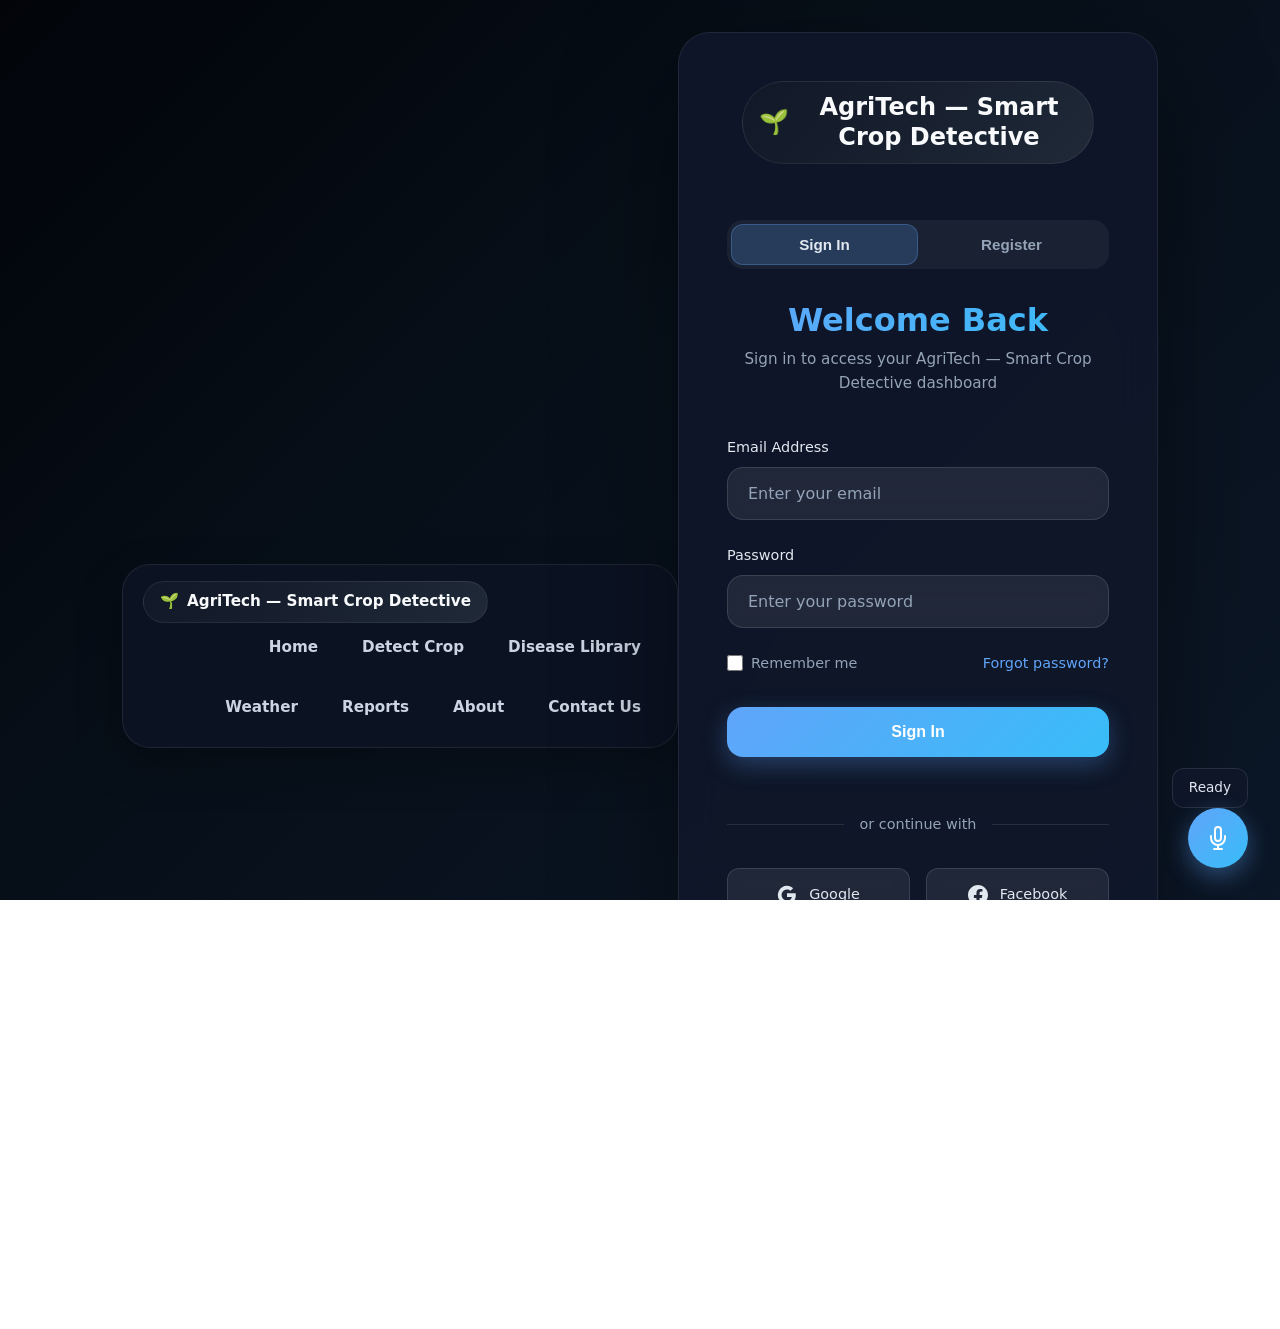
==== index.html @ 151cc211 "Initial commit: AgriTech crop disease detection platform" ====
<!DOCTYPE html>
<html lang="en">
<head>
  <meta charset="UTF-8" />
  <meta name="viewport" content="width=device-width, initial-scale=1.0" />
  <title>AgriTech | Login</title>
  <link rel="stylesheet" href="base.css" />
  <style>
    :root {
      --bg: #05060d;
      --panel: rgba(15, 23, 42, 0.92);
      --text: #e2e8f0;
      --muted: #94a3b8;
      --primary: #60a5fa;
      --primary-strong: #38bdf8;
      --accent: #452c72;
      --success: #335c42;
      --surface: #0f172a;
      --border: rgba(148, 163, 184, 0.16);
      --shadow: 0 24px 80px rgba(0, 0, 0, 0.45);
      --radius: 24px;
    }

    * {
      margin: 0;
      padding: 0;
      box-sizing: border-box;
    }

    html,
    body {
      height: 100%;
      font-family: Inter, system-ui, -apple-system, BlinkMacSystemFont, "Segoe UI", sans-serif;
      background: linear-gradient(135deg, #020409 0%, #07101a 45%, #0c1727 100%);
      color: var(--text);
      overflow-x: hidden;
      position: relative;
    }

    body::before {
      content: "";
      position: fixed;
      inset: 0;
      background: radial-gradient(circle at 12% 20%, rgba(59, 130, 246, 0.12), transparent 18%),
                  radial-gradient(circle at 85% 12%, rgba(250, 204, 21, 0.1), transparent 20%),
                  radial-gradient(circle at 45% 75%, rgba(16, 185, 129, 0.08), transparent 18%);
      pointer-events: none;
      z-index: -1;
      filter: blur(14px);
    }

    .container {
      min-height: 100vh;
      display: flex;
      align-items: center;
      justify-content: center;
      padding: 2rem;
    }

    .login-card {
      background: rgba(15, 23, 42, 0.95);
      border: 1px solid rgba(255, 255, 255, 0.08);
      border-radius: 32px;
      padding: 3rem;
      width: 100%;
      max-width: 480px;
      box-shadow: 0 40px 120px rgba(0, 0, 0, 0.4);
      backdrop-filter: blur(20px);
      position: relative;
      overflow: hidden;
    }

    .login-card::before {
      content: "";
      position: absolute;
      top: -20%;
      right: -15%;
      width: 200px;
      height: 200px;
      background: rgba(96, 165, 250, 0.1);
      border-radius: 50%;
      pointer-events: none;
    }

    .login-card::after {
      content: "";
      position: absolute;
      bottom: -16%;
      left: -12%;
      width: 150px;
      height: 150px;
      background: rgba(34, 197, 94, 0.08);
      border-radius: 50%;
      pointer-events: none;
    }

    .auth-toggle {
      display: flex;
      background: rgba(255, 255, 255, 0.05);
      border-radius: 16px;
      padding: 0.25rem;
      margin-bottom: 2rem;
      position: relative;
    }

    .auth-toggle button {
      flex: 1;
      background: transparent;
      border: none;
      padding: 0.75rem 1.5rem;
      border-radius: 12px;
      color: var(--muted);
      font-size: 0.95rem;
      font-weight: 600;
      cursor: pointer;
      transition: all 0.3s ease;
      position: relative;
      z-index: 2;
    }

    .auth-toggle button.active {
      color: var(--text);
      font-weight: 700;
    }

    .auth-toggle::before {
      content: "";
      position: absolute;
      top: 0.25rem;
      left: 0.25rem;
      width: calc(50% - 0.25rem);
      height: calc(100% - 0.5rem);
      background: rgba(96, 165, 250, 0.2);
      border: 1px solid rgba(96, 165, 250, 0.3);
      border-radius: 12px;
      transition: transform 0.3s ease;
      z-index: 1;
    }

    .auth-toggle.register-active::before {
      transform: translateX(100%);
      background: rgba(34, 197, 94, 0.2);
      border-color: rgba(34, 197, 94, 0.3);
    }

    .login-header {
      text-align: center;
      margin-bottom: 2.5rem;
    }

    .login-header .brand {
      display: inline-flex;
      align-items: center;
      gap: 0.75rem;
      text-decoration: none;
      color: #f8fafc;
      font-weight: 700;
      font-size: 1.5rem;
      margin-bottom: 1rem;
    }

    .auth-form {
      display: none;
    }

    .auth-form.active {
      display: block;
    }

    .login-header h1 {
      font-size: 2rem;
      font-weight: 700;
      margin-bottom: 0.5rem;
      background: linear-gradient(135deg, #60a5fa, #38bdf8);
      -webkit-background-clip: text;
      -webkit-text-fill-color: transparent;
      background-clip: text;
      transition: all 0.3s ease;
    }

    .register-header h1 {
      background: linear-gradient(135deg, #22c55e, #16a34a);
      -webkit-background-clip: text;
      -webkit-text-fill-color: transparent;
      background-clip: text;
    }

    .login-header p {
      color: var(--muted);
      font-size: 0.95rem;
      transition: all 0.3s ease;
    }

    .form-group {
      margin-bottom: 1.5rem;
    }

    .form-group label {
      display: block;
      margin-bottom: 0.5rem;
      color: var(--text);
      font-weight: 500;
      font-size: 0.9rem;
    }

    .form-group input {
      width: 100%;
      padding: 1rem 1.25rem;
      background: rgba(255, 255, 255, 0.08);
      border: 1px solid rgba(255, 255, 255, 0.12);
      border-radius: 16px;
      color: var(--text);
      font-size: 1rem;
      transition: all 0.3s ease;
      backdrop-filter: blur(10px);
    }

    .form-group input:focus {
      outline: none;
      border-color: var(--primary);
      background: rgba(255, 255, 255, 0.12);
      box-shadow: 0 0 0 3px rgba(96, 165, 250, 0.1);
    }

    .form-group input::placeholder {
      color: var(--muted);
    }

    .terms-group {
      display: flex;
      align-items: flex-start;
      gap: 0.75rem;
      margin-bottom: 1.5rem;
      font-size: 0.9rem;
      color: var(--muted);
    }

    .terms-group input[type="checkbox"] {
      width: 16px;
      height: 16px;
      margin-top: 0.125rem;
      accent-color: var(--success);
    }

    .terms-group label {
      margin-bottom: 0;
      line-height: 1.4;
    }

    .terms-group a {
      color: var(--primary);
      text-decoration: none;
    }

    .terms-group a:hover {
      text-decoration: underline;
    }

    .login-btn {
      width: 100%;
      padding: 1rem 1.5rem;
      background: linear-gradient(135deg, var(--primary), var(--primary-strong));
      border: none;
      border-radius: 16px;
      color: white;
      font-size: 1rem;
      font-weight: 600;
      cursor: pointer;
      transition: all 0.3s ease;
      margin-bottom: 1.5rem;
      box-shadow: 0 8px 25px rgba(96, 165, 250, 0.3);
    }

    .login-btn:hover {
      transform: translateY(-2px);
      box-shadow: 0 12px 35px rgba(96, 165, 250, 0.4);
    }

    .login-btn:active {
      transform: translateY(0);
    }

    .signup-btn {
      width: 100%;
      padding: 1rem 1.5rem;
      background: linear-gradient(135deg, var(--success), #16a34a);
      border: none;
      border-radius: 16px;
      color: white;
      font-size: 1rem;
      font-weight: 600;
      cursor: pointer;
      transition: all 0.3s ease;
      margin-bottom: 1.5rem;
      box-shadow: 0 8px 25px rgba(34, 197, 94, 0.3);
    }

    .signup-btn:hover {
      transform: translateY(-2px);
      box-shadow: 0 12px 35px rgba(34, 197, 94, 0.4);
    }

    .signup-btn:active {
      transform: translateY(0);
    }

    .signup-btn:disabled {
      opacity: 0.6;
      cursor: not-allowed;
      transform: none;
    }

    .login-options {
      display: flex;
      justify-content: space-between;
      align-items: center;
      margin-bottom: 2rem;
      flex-wrap: wrap;
      gap: 0.5rem;
    }

    .remember-me {
      display: flex;
      align-items: center;
      gap: 0.5rem;
      font-size: 0.9rem;
      color: var(--muted);
    }

    .remember-me input[type="checkbox"] {
      width: 16px;
      height: 16px;
      accent-color: var(--primary);
    }

    .forgot-password {
      color: var(--primary);
      text-decoration: none;
      font-size: 0.9rem;
      font-weight: 500;
      transition: color 0.2s ease;
    }

    .forgot-password:hover {
      color: var(--primary-strong);
      text-decoration: underline;
    }

    .divider {
      text-align: center;
      margin: 2rem 0;
      position: relative;
      color: var(--muted);
      font-size: 0.9rem;
    }

    .divider::before {
      content: "";
      position: absolute;
      top: 50%;
      left: 0;
      right: 0;
      height: 1px;
      background: rgba(255, 255, 255, 0.1);
    }

    .divider span {
      background: rgba(15, 23, 42, 0.95);
      padding: 0 1rem;
      position: relative;
      z-index: 1;
    }

    .social-login {
      display: grid;
      grid-template-columns: 1fr 1fr;
      gap: 1rem;
      margin-bottom: 2rem;
    }

    .social-btn {
      display: flex;
      align-items: center;
      justify-content: center;
      gap: 0.75rem;
      padding: 0.875rem 1rem;
      background: rgba(255, 255, 255, 0.08);
      border: 1px solid rgba(255, 255, 255, 0.12);
      border-radius: 12px;
      color: var(--text);
      text-decoration: none;
      font-size: 0.9rem;
      font-weight: 500;
      transition: all 0.3s ease;
      backdrop-filter: blur(10px);
    }

    .social-btn:hover {
      background: rgba(255, 255, 255, 0.12);
      border-color: rgba(255, 255, 255, 0.2);
      transform: translateY(-1px);
    }

    .signup-link {
      text-align: center;
      color: var(--muted);
      font-size: 0.9rem;
    }

    .signup-link a {
      color: var(--primary);
      text-decoration: none;
      font-weight: 600;
      transition: color 0.2s ease;
    }

    .signup-link a:hover {
      color: var(--primary-strong);
      text-decoration: underline;
    }

    .error-message {
      background: rgba(239, 68, 68, 0.1);
      border: 1px solid rgba(239, 68, 68, 0.2);
      border-radius: 12px;
      padding: 1rem;
      margin-bottom: 1.5rem;
      color: #fca5a5;
      font-size: 0.9rem;
      display: none;
    }

    .success-message {
      background: rgba(34, 197, 94, 0.1);
      border: 1px solid rgba(34, 197, 94, 0.2);
      border-radius: 12px;
      padding: 1rem;
      margin-bottom: 1.5rem;
      color: #86efac;
      font-size: 0.9rem;
      display: none;
    }

    .voice-assistant {
      position: fixed;
      bottom: 2rem;
      right: 2rem;
      z-index: 1000;
    }

    .voice-btn {
      width: 60px;
      height: 60px;
      border-radius: 50%;
      background: linear-gradient(135deg, var(--primary), var(--primary-strong));
      border: none;
      color: white;
      cursor: pointer;
      display: flex;
      align-items: center;
      justify-content: center;
      box-shadow: 0 8px 25px rgba(96, 165, 250, 0.4);
      transition: all 0.3s ease;
      position: relative;
      overflow: hidden;
    }

    .voice-btn:hover {
      transform: scale(1.1);
      box-shadow: 0 12px 35px rgba(96, 165, 250, 0.6);
    }

    .voice-btn.listening {
      background: linear-gradient(135deg, #ef4444, #dc2626);
      animation: pulse 2s infinite;
    }

    .voice-btn.processing {
      background: linear-gradient(135deg, #f59e0b, #d97706);
    }

    @keyframes pulse {
      0% {
        box-shadow: 0 0 0 0 rgba(239, 68, 68, 0.7);
      }
      70% {
        box-shadow: 0 0 0 20px rgba(239, 68, 68, 0);
      }
      100% {
        box-shadow: 0 0 0 0 rgba(239, 68, 68, 0);
      }
    }

    .voice-status {
      position: absolute;
      top: -40px;
      right: 0;
      background: rgba(15, 23, 42, 0.95);
      border: 1px solid rgba(255, 255, 255, 0.1);
      border-radius: 12px;
      padding: 0.5rem 1rem;
      color: var(--text);
      font-size: 0.85rem;
      white-space: nowrap;
      opacity: 0;
      transform: translateY(10px);
      transition: all 0.3s ease;
      pointer-events: none;
    }

    .voice-status.show {
      opacity: 1;
      transform: translateY(0);
    }

    .voice-feedback {
      position: fixed;
      bottom: 6rem;
      right: 2rem;
      background: rgba(15, 23, 42, 0.95);
      border: 1px solid rgba(255, 255, 255, 0.1);
      border-radius: 16px;
      padding: 1rem;
      max-width: 300px;
      color: var(--text);
      font-size: 0.9rem;
      backdrop-filter: blur(20px);
      opacity: 0;
      transform: translateY(20px);
      transition: all 0.3s ease;
      pointer-events: none;
      z-index: 999;
    }

    .voice-feedback.show {
      opacity: 1;
      transform: translateY(0);
    }

    .voice-feedback .message {
      margin-bottom: 0.5rem;
    }

    .voice-feedback .transcript {
      color: var(--muted);
      font-style: italic;
      font-size: 0.85rem;
    }

    .voice-instructions {
      background: rgba(96, 165, 250, 0.1);
      border: 1px solid rgba(96, 165, 250, 0.2);
      border-radius: 12px;
      padding: 1rem;
      margin-bottom: 1.5rem;
      color: var(--text);
      font-size: 0.9rem;
    }

    .voice-instructions h3 {
      color: var(--primary);
      margin-bottom: 0.5rem;
      font-size: 1rem;
    }

    .voice-instructions ul {
      list-style: none;
      padding: 0;
    }

    .voice-instructions li {
      padding: 0.25rem 0;
      color: var(--muted);
    }

    .voice-instructions li:before {
      content: "🎤 ";
      margin-right: 0.5rem;
    }

    @media (max-width: 480px) {
      .container {
        padding: 1rem;
      }

      .login-card {
        padding: 2rem 1.5rem;
      }

      .login-header h1 {
        font-size: 1.75rem;
      }

      .social-login {
        grid-template-columns: 1fr;
      }
    }

    @media (max-width: 360px) {
      .login-card {
        padding: 1.5rem 1rem;
      }

      .login-options {
        flex-direction: column;
        align-items: flex-start;
        gap: 1rem;
      }
    }
  </style>
</head>
<body class="body-gradient">
  <div class="container">
    <nav class="navbar" style="margin-bottom: 1rem;">
      <div id="nav-root"></div>
    </nav>
    <div class="login-card">
      <div class="login-header">
        <a href="dashboard.html" class="brand">
          <span>🌱</span>
          <span>AgriTech — Smart Crop Detective</span>
        </a>
      </div>

      <div class="auth-toggle" id="authToggle">
        <button class="auth-btn active" data-form="login">Sign In</button>
        <button class="auth-btn" data-form="register">Register</button>
      </div>

      <div class="login-header">
        <h1 id="formTitle">Welcome Back</h1>
        <p id="formSubtitle">Sign in to access your AgriTech — Smart Crop Detective dashboard</p>
      </div>

      <div id="errorMessage" class="error-message">
        Invalid email or password. Please try again.
      </div>

      <div id="successMessage" class="success-message">
        Login successful! Redirecting...
      </div>

      <!-- Login Form -->
      <form id="loginForm" class="auth-form active">
        <div class="form-group">
          <label for="email">Email Address</label>
          <input type="email" id="email" name="email" placeholder="Enter your email" required />
        </div>

        <div class="form-group">
          <label for="password">Password</label>
          <input type="password" id="password" name="password" placeholder="Enter your password" required />
        </div>

        <div class="login-options">
          <label class="remember-me">
            <input type="checkbox" id="remember" name="remember" />
            Remember me
          </label>
          <a href="#" class="forgot-password">Forgot password?</a>
        </div>

        <button type="submit" class="login-btn">Sign In</button>
      </form>

      <!-- Register Form -->
      <form id="registerForm" class="auth-form">
        <div class="form-row">
          <div class="form-group">
            <label for="regFirstName">First Name</label>
            <input type="text" id="regFirstName" name="firstName" placeholder="John" required />
          </div>
          <div class="form-group">
            <label for="regLastName">Last Name</label>
            <input type="text" id="regLastName" name="lastName" placeholder="Doe" required />
          </div>
        </div>

        <div class="form-group">
          <label for="regEmail">Email Address</label>
          <input type="email" id="regEmail" name="email" placeholder="john.doe@example.com" required />
        </div>

        <div class="form-group">
          <label for="regPhone">Phone Number (Optional)</label>
          <input type="tel" id="regPhone" name="phone" placeholder="+1 (555) 123-4567" />
        </div>

        <div class="form-group">
          <label for="regPassword">Password</label>
          <input type="password" id="regPassword" name="password" placeholder="Create a strong password" required minlength="8" />
        </div>

        <div class="form-group">
          <label for="regConfirmPassword">Confirm Password</label>
          <input type="password" id="regConfirmPassword" name="confirmPassword" placeholder="Confirm your password" required />
        </div>

        <div class="terms-group">
          <input type="checkbox" id="regTerms" name="terms" required />
          <label for="regTerms">
            I agree to the <a href="#">Terms of Service</a> and <a href="#">Privacy Policy</a>
          </label>
        </div>

        <button type="submit" class="signup-btn" id="signupBtn">Create Account</button>
      </form>

      <div class="divider">
        <span>or continue with</span>
      </div>

      <div class="social-login">
        <a href="#" class="social-btn">
          <svg width="20" height="20" viewBox="0 0 24 24" fill="currentColor">
            <path d="M22.56 12.25c0-.78-.07-1.53-.2-2.25H12v4.26h5.92c-.26 1.37-1.04 2.53-2.21 3.31v2.77h3.57c2.08-1.92 3.28-4.74 3.28-8.09z"/>
            <path d="M12 23c2.97 0 5.46-.98 7.28-2.66l-3.57-2.77c-.98.66-2.23 1.06-3.71 1.06-2.86 0-5.29-1.93-6.16-4.53H2.18v2.84C3.99 20.53 7.7 23 12 23z"/>
            <path d="M5.84 14.09c-.22-.66-.35-1.36-.35-2.09s.13-1.43.35-2.09V7.07H2.18C1.43 8.55 1 10.22 1 12s.43 3.45 1.18 4.93l2.85-2.22.81-.62z"/>
            <path d="M12 5.38c1.62 0 3.06.56 4.21 1.64l3.15-3.15C17.45 2.09 14.97 1 12 1 7.7 1 3.99 3.47 2.18 7.07l3.66 2.84c.87-2.6 3.3-4.53 6.16-4.53z"/>
          </svg>
          Google
        </a>
        <a href="#" class="social-btn">
          <svg width="20" height="20" viewBox="0 0 24 24" fill="currentColor">
            <path d="M24 12.073c0-6.627-5.373-12-12-12s-12 5.373-12 12c0 5.99 4.388 10.954 10.125 11.854v-8.385H7.078v-3.47h3.047V9.43c0-3.007 1.792-4.669 4.533-4.669 1.312 0 2.686.235 2.686.235v2.953H15.83c-1.491 0-1.956.925-1.956 1.874v2.25h3.328l-.532 3.47h-2.796v8.385C19.612 23.027 24 18.062 24 12.073z"/>
          </svg>
          Facebook
        </a>
      </div>

      <div class="voice-instructions">
        <h3>Voice Commands Available</h3>
        <ul>
          <li>"Sign in" or "Login"</li>
          <li>"Register" or "Sign up"</li>
          <li>"Email" followed by your email</li>
          <li>"Password" followed by your password</li>
          <li>"Submit" or "Enter"</li>
          <li>"Clear" or "Reset"</li>
        </ul>
      </div>

      <div class="signup-link" id="authLink">
        Don't have an account? <a href="#" id="signupLink">Sign up</a>
      </div>
    </div>
  </div>

  <div class="voice-assistant">
    <div class="voice-status" id="voiceStatus">Ready</div>
    <button class="voice-btn" id="voiceBtn" aria-label="Voice Assistant">
      <svg width="24" height="24" viewBox="0 0 24 24" fill="none" stroke="currentColor" stroke-width="2" stroke-linecap="round" stroke-linejoin="round">
        <path d="M12 1a3 3 0 0 0-3 3v8a3 3 0 0 0 6 0V4a3 3 0 0 0-3-3z"></path>
        <path d="M19 10v2a7 7 0 0 1-14 0v-2"></path>
        <line x1="12" y1="19" x2="12" y2="23"></line>
        <line x1="8" y1="23" x2="16" y2="23"></line>
      </svg>
    </button>
  </div>

  <div class="voice-feedback" id="voiceFeedback">
    <div class="message" id="voiceMessage"></div>
    <div class="transcript" id="voiceTranscript"></div>
  </div>

  <script type="module">
    import { renderNav } from './nav.js';
    import { login as apiLogin, register as apiRegister } from './api.js';
    import { getRedirectParam, storeAuthToken } from './auth-guard.js';

    renderNav('index');

    const loginForm = document.getElementById('loginForm');
    const registerForm = document.getElementById('registerForm');
    const authToggle = document.getElementById('authToggle');
    const authButtons = document.querySelectorAll('.auth-btn');
    const formTitle = document.getElementById('formTitle');
    const formSubtitle = document.getElementById('formSubtitle');
    const errorMessage = document.getElementById('errorMessage');
    const successMessage = document.getElementById('successMessage');
    const authLink = document.getElementById('authLink');

    function switchAuthForm(formType) {
      const targetButton = document.querySelector(`[data-form="${formType}"]`);
      if (!targetButton) return;

      authButtons.forEach(btn => btn.classList.remove('active'));
      targetButton.classList.add('active');
      authToggle.classList.toggle('register-active', formType === 'register');

      document.querySelectorAll('.auth-form').forEach(form => {
        form.classList.remove('active');
      });
      document.getElementById(`${formType}Form`).classList.add('active');

      if (formType === 'login') {
        formTitle.textContent = 'Welcome Back';
        formTitle.style.background = 'linear-gradient(135deg, #60a5fa, #38bdf8)';
        formTitle.style.webkitBackgroundClip = 'text';
        formTitle.style.webkitTextFillColor = 'transparent';
        formTitle.style.backgroundClip = 'text';
        formSubtitle.textContent = 'Sign in to access your AgriTech — Smart Crop Detective dashboard';
        authLink.innerHTML = 'Don\'t have an account? <a href="#" id="signupLink">Sign up</a>';
      } else {
        formTitle.textContent = 'Join AgriTech — Smart Crop Detective';
        formTitle.style.background = 'linear-gradient(135deg, #22c55e, #16a34a)';
        formTitle.style.webkitBackgroundClip = 'text';
        formTitle.style.webkitTextFillColor = 'transparent';
        formTitle.style.backgroundClip = 'text';
        formSubtitle.textContent = 'Create your account to start detecting crop diseases';
        authLink.innerHTML = 'Already have an account? <a href="#" id="loginLink">Sign in</a>';
      }

      errorMessage.style.display = 'none';
      successMessage.style.display = 'none';
    }

    // Handle auth toggle
    authButtons.forEach(button => {
      button.addEventListener('click', () => {
        switchAuthForm(button.dataset.form);
      });
    });

    const requestedTab = new URLSearchParams(window.location.search).get('tab');
    if (requestedTab === 'register') {
      switchAuthForm('register');
    }

    loginForm.addEventListener('submit', async function(e) {
      e.preventDefault();

      const email = document.getElementById('email').value.trim();
      const password = document.getElementById('password').value;

      errorMessage.style.display = 'none';
      successMessage.style.display = 'none';

      if (!email || !password) {
        errorMessage.textContent = 'Please enter your email and password.';
        errorMessage.style.display = 'block';
        return;
      }

      try {
        const { res, data } = await apiLogin(email, password);

        if (!res.ok) {
          errorMessage.textContent = data.error || 'Invalid email or password. Please try again.';
          errorMessage.style.display = 'block';
          return;
        }

        storeAuthToken(data.token);
        successMessage.textContent = 'Login successful! Redirecting...';
        successMessage.style.display = 'block';
        setTimeout(() => {
          window.location.href = getRedirectParam() || 'dashboard.html';
        }, 800);
      } catch (err) {
        console.error(err);
        errorMessage.textContent = 'Could not reach the server. Is the Flask app running?';
        errorMessage.style.display = 'block';
      }
    });

    registerForm.addEventListener('submit', async function(e) {
      e.preventDefault();

      const firstName = document.getElementById('regFirstName').value.trim();
      const lastName = document.getElementById('regLastName').value.trim();
      const email = document.getElementById('regEmail').value.trim();
      const phone = document.getElementById('regPhone').value.trim();
      const password = document.getElementById('regPassword').value;
      const confirmPassword = document.getElementById('regConfirmPassword').value;
      const termsAccepted = document.getElementById('regTerms').checked;

      errorMessage.style.display = 'none';
      successMessage.style.display = 'none';

      let errorText = '';

      if (!firstName || !lastName || !email || !password || !confirmPassword) {
        errorText = 'Please fill in all required fields.';
      } else if (password.length < 8) {
        errorText = 'Password must be at least 8 characters long.';
      } else if (password !== confirmPassword) {
        errorText = 'Passwords do not match.';
      } else if (!termsAccepted) {
        errorText = 'Please accept the Terms of Service and Privacy Policy.';
      }

      if (errorText) {
        errorMessage.textContent = errorText;
        errorMessage.style.display = 'block';
        return;
      }

      const signupBtn = document.getElementById('signupBtn');
      signupBtn.disabled = true;
      signupBtn.textContent = 'Creating Account...';

      try {
        const { res, data } = await apiRegister({
          email,
          password,
          first_name: firstName,
          last_name: lastName,
          phone: phone || null
        });

        if (res.status === 409) {
          errorMessage.textContent = data.error || 'An account with this email already exists.';
          errorMessage.style.display = 'block';
          signupBtn.disabled = false;
          signupBtn.textContent = 'Create Account';
          return;
        }

        if (!res.ok) {
          errorMessage.textContent = data.error || 'Registration failed. Please try again.';
          errorMessage.style.display = 'block';
          signupBtn.disabled = false;
          signupBtn.textContent = 'Create Account';
          return;
        }

        successMessage.textContent = 'Account created! You can sign in now.';
        successMessage.style.display = 'block';
        document.querySelector('[data-form="login"]').click();
        registerForm.reset();
      } catch (err) {
        console.error(err);
        errorMessage.textContent = 'Could not reach the server. Is the Flask app running?';
        errorMessage.style.display = 'block';
      } finally {
        signupBtn.disabled = false;
        signupBtn.textContent = 'Create Account';
      }
    });

    // Handle auth link clicks
    document.addEventListener('click', function(e) {
      if (e.target.id === 'signupLink') {
        e.preventDefault();
        switchAuthForm('register');
      } else if (e.target.id === 'loginLink') {
        e.preventDefault();
        switchAuthForm('login');
      }
    });

    // Add some interactive effects
    const inputs = document.querySelectorAll('input');
    inputs.forEach(input => {
      input.addEventListener('focus', function() {
        this.parentElement.style.transform = 'translateY(-2px)';
      });

      input.addEventListener('blur', function() {
        this.parentElement.style.transform = 'translateY(0)';
      });
    });

    // Voice Assistant Implementation
    const voiceBtn = document.getElementById('voiceBtn');
    const voiceStatus = document.getElementById('voiceStatus');
    const voiceFeedback = document.getElementById('voiceFeedback');
    const voiceMessage = document.getElementById('voiceMessage');
    const voiceTranscript = document.getElementById('voiceTranscript');

    // Check for browser support
    const SpeechRecognition = window.SpeechRecognition || window.webkitSpeechRecognition;
    const SpeechSynthesis = window.speechSynthesis;
    const canSpeak = !!SpeechSynthesis;

    if (!SpeechRecognition) {
      voiceBtn.style.display = 'none';
      console.warn('Speech recognition is not supported in this browser');
    } else {
      const recognition = new SpeechRecognition();
      recognition.continuous = false;
      recognition.interimResults = true;
      recognition.lang = 'en-US';

      let isListening = false;
      let currentField = null;
      let isWaitingForValue = false;

      // Voice assistant functions
      function showVoiceStatus(status, show = true) {
        voiceStatus.textContent = status;
        if (show) {
          voiceStatus.classList.add('show');
          setTimeout(() => {
            voiceStatus.classList.remove('show');
          }, 3000);
        }
      }

      function showVoiceFeedback(message, transcript = '') {
        voiceMessage.textContent = message;
        voiceTranscript.textContent = transcript ? `"${transcript}"` : '';
        voiceFeedback.classList.add('show');
        setTimeout(() => {
          voiceFeedback.classList.remove('show');
        }, 4000);
      }

      function speak(text) {
        if (!canSpeak) return;
        const utterance = new SpeechSynthesisUtterance(text);
        utterance.rate = 1.0;
        utterance.pitch = 1.0;
        utterance.volume = 1.0;
        SpeechSynthesis.speak(utterance);
      }

      function processCommand(command) {
        const lowerCommand = command.toLowerCase().trim();
        
        // Navigation commands
        if (lowerCommand.includes('sign in') || lowerCommand.includes('login')) {
          document.querySelector('[data-form="login"]').click();
          speak('Switched to sign in form');
          showVoiceFeedback('Switched to sign in form', command);
          return;
        }

        if (lowerCommand.includes('register') || lowerCommand.includes('sign up')) {
          document.querySelector('[data-form="register"]').click();
          speak('Switched to registration form');
          showVoiceFeedback('Switched to registration form', command);
          return;
        }

        // Form field commands
        if (lowerCommand.includes('email')) {
          const activeForm = document.querySelector('.auth-form.active');
          const emailField = activeForm.querySelector('input[type="email"]');
          if (emailField) {
            currentField = emailField;
            isWaitingForValue = true;
            emailField.focus();
            speak('Please say your email address');
            showVoiceFeedback('Ready for email input', command);
          }
          return;
        }

        if (lowerCommand.includes('password')) {
          const activeForm = document.querySelector('.auth-form.active');
          const passwordField = activeForm.querySelector('input[type="password"]');
          if (passwordField) {
            currentField = passwordField;
            isWaitingForValue = true;
            passwordField.focus();
            speak('Please say your password');
            showVoiceFeedback('Ready for password input', command);
          }
          return;
        }

        if (lowerCommand.includes('first name')) {
          const firstNameField = document.getElementById('regFirstName');
          if (firstNameField) {
            currentField = firstNameField;
            isWaitingForValue = true;
            firstNameField.focus();
            speak('Please say your first name');
            showVoiceFeedback('Ready for first name input', command);
          }
          return;
        }

        if (lowerCommand.includes('last name')) {
          const lastNameField = document.getElementById('regLastName');
          if (lastNameField) {
            currentField = lastNameField;
            isWaitingForValue = true;
            lastNameField.focus();
            speak('Please say your last name');
            showVoiceFeedback('Ready for last name input', command);
          }
          return;
        }

        if (lowerCommand.includes('phone')) {
          const phoneField = document.getElementById('regPhone');
          if (phoneField) {
            currentField = phoneField;
            isWaitingForValue = true;
            phoneField.focus();
            speak('Please say your phone number');
            showVoiceFeedback('Ready for phone number input', command);
          }
          return;
        }

        // Action commands
        if (lowerCommand.includes('submit') || lowerCommand.includes('enter') || lowerCommand.includes('sign in') || lowerCommand.includes('register')) {
          const activeForm = document.querySelector('.auth-form.active');
          const submitBtn = activeForm.querySelector('button[type="submit"]');
          if (submitBtn && !submitBtn.disabled) {
            submitBtn.click();
            speak('Form submitted');
            showVoiceFeedback('Form submitted successfully', command);
          } else {
            speak('Please fill in all required fields first');
            showVoiceFeedback('Please fill in all required fields first', command);
          }
          return;
        }

        if (lowerCommand.includes('clear') || lowerCommand.includes('reset')) {
          const activeForm = document.querySelector('.auth-form.active');
          activeForm.reset();
          speak('Form cleared');
          showVoiceFeedback('Form has been cleared', command);
          return;
        }

        // Value input for current field
        if (isWaitingForValue && currentField) {
          // Clean up the input for common speech recognition issues
          let cleanedValue = command
            .replace(/\bat\b/g, '@')  // Replace "at" with "@"
            .replace(/\bdot\b/g, '.')  // Replace "dot" with "."
            .replace(/\s+/g, ' ')      // Normalize spaces
            .trim();

          // Handle email formatting
          if (currentField.type === 'email') {
            cleanedValue = cleanedValue.replace(/\s+at\s+/g, '@').replace(/\s+dot\s+/g, '.');
          }

          currentField.value = cleanedValue;
          isWaitingForValue = false;
          currentField = null;
          speak(`Value entered: ${cleanedValue}`);
          showVoiceFeedback(`Entered: ${cleanedValue}`, command);
          return;
        }

        // Help command
        if (lowerCommand.includes('help') || lowerCommand.includes('commands')) {
          const helpText = 'Available voice commands: sign in, register, email, password, first name, last name, phone, submit, clear, and help. You can also say "email" followed by your email address to fill it directly.';
          speak(helpText);
          showVoiceFeedback('Voice help activated', command);
          return;
        }

        // Unknown command
        speak('Command not recognized. Say "help" for available commands');
        showVoiceFeedback('Command not recognized', command);
      }

      // Recognition event handlers
      recognition.onstart = () => {
        isListening = true;
        voiceBtn.classList.add('listening');
        showVoiceStatus('Listening...');
      };

      recognition.onresult = (event) => {
        const current = event.resultIndex;
        const transcript = event.results[current][0].transcript;
        
        if (event.results[current].isFinal) {
          voiceBtn.classList.remove('listening');
          voiceBtn.classList.add('processing');
          showVoiceStatus('Processing...');
          
          setTimeout(() => {
            processCommand(transcript);
            voiceBtn.classList.remove('processing');
            isListening = false;
          }, 500);
        } else {
          // Show interim results
          voiceTranscript.textContent = `"${transcript}"`;
          voiceFeedback.classList.add('show');
        }
      };

      recognition.onerror = (event) => {
        isListening = false;
        voiceBtn.classList.remove('listening', 'processing');
        const isInsecureContext = !(window.isSecureContext || location.hostname === 'localhost' || location.hostname === '127.0.0.1');
        const errorHelp = {
          'not-allowed': 'Microphone access is blocked. Allow mic permission in browser site settings and try again.',
          'service-not-allowed': 'Speech service is blocked by browser policy. Check browser permissions/settings.',
          'audio-capture': 'No microphone detected. Connect/select a microphone and retry.',
          'network': 'Speech service network error. Check internet connection and retry.',
          'no-speech': 'No speech was detected. Speak clearly after tapping the mic button.',
          'aborted': 'Voice capture was interrupted. Tap mic again to retry.',
          'language-not-supported': 'Selected language is not supported by this browser speech engine.',
        };
        const message = isInsecureContext
          ? 'Voice recognition needs a secure context (HTTPS or localhost).'
          : (errorHelp[event.error] || 'Voice recognition failed. Please try again.');

        showVoiceStatus('Voice error');
        showVoiceFeedback(message, '');
        console.error('Speech recognition error:', event.error);
        speak(message);
      };

      recognition.onend = () => {
        isListening = false;
        voiceBtn.classList.remove('listening', 'processing');
        if (!voiceBtn.classList.contains('processing')) {
          showVoiceStatus('Ready');
        }
      };

      // Voice button click handler
      voiceBtn.addEventListener('click', () => {
        if (!isListening) {
          try {
            if (SpeechSynthesis && SpeechSynthesis.speaking) {
              SpeechSynthesis.cancel();
            }
            recognition.start();
          } catch (error) {
            console.error('Failed to start recognition:', error);
            showVoiceFeedback('Failed to start voice recognition', '');
          }
        } else {
          recognition.stop();
        }
      });

      // Initialize voice assistant
      showVoiceStatus('Ready');
      
      // Welcome message when page loads
      if (canSpeak) {
        setTimeout(() => {
          speak('Welcome to AgriTech — Smart Crop Detective. Click the microphone button or say help to use voice commands.');
        }, 1000);
      }
    }
  </script>
</body>
</html>
---- base.css ----
/* AgriTech — Smart Crop Detective — shared base styles */

:root {
  --bg: #05060d;
  --panel: rgba(15, 23, 42, 0.92);
  --text: #e2e8f0;
  --muted: #94a3b8;
  --primary: #60a5fa;
  --primary-strong: #38bdf8;
  --accent: #fde047;
  --accent-soft: rgba(251, 191, 36, 0.18);
  --success: #22c55e;
  --danger: #f87171;
  --surface: #0f172a;
  --border: rgba(148, 163, 184, 0.16);
  --shadow: 0 24px 80px rgba(0, 0, 0, 0.45);
  --radius: 24px;
  --font: Inter, system-ui, -apple-system, BlinkMacSystemFont, "Segoe UI", sans-serif;
}

*,
*::before,
*::after {
  box-sizing: border-box;
}

* {
  margin: 0;
}

html {
  min-height: 100%;
}

body {
  margin: 0;
  min-height: 100%;
  font-family: var(--font);
  background: linear-gradient(135deg, #020409 0%, #07101a 45%, #0c1727 100%);
  color: var(--text);
  line-height: 1.6;
  overflow-x: hidden;
}

body.light-mode {
  --panel: rgba(255, 255, 255, 0.94);
  --text: #0f172a;
  --muted: #475569;
  --surface: #ffffff;
  --border: rgba(15, 23, 42, 0.12);
  --shadow: 0 24px 60px rgba(15, 23, 42, 0.12);
  background: #ffffff;
  color: #0f172a;
}

body.light-mode.body-gradient::before {
  background: radial-gradient(circle at 12% 20%, rgba(59, 130, 246, 0.08), transparent 18%),
    radial-gradient(circle at 85% 12%, rgba(250, 204, 21, 0.08), transparent 20%),
    radial-gradient(circle at 45% 75%, rgba(16, 185, 129, 0.06), transparent 18%);
}

body.body-gradient::before {
  content: "";
  position: fixed;
  inset: 0;
  background: radial-gradient(circle at 12% 20%, rgba(59, 130, 246, 0.12), transparent 18%),
    radial-gradient(circle at 85% 12%, rgba(250, 204, 21, 0.1), transparent 20%),
    radial-gradient(circle at 45% 75%, rgba(16, 185, 129, 0.08), transparent 18%);
  pointer-events: none;
  z-index: -1;
  filter: blur(14px);
}

a {
  color: var(--primary);
  text-decoration: none;
}

a:hover {
  text-decoration: underline;
}

h1, h2, h3 {
  font-weight: 700;
  color: var(--text);
  line-height: 1.2;
}

p {
  color: var(--muted);
}

.container {
  width: min(1180px, calc(100% - 2rem));
  max-width: 1100px;
  margin: 0 auto;
  padding: 1rem 1rem 2rem;
  position: relative;
}

/* Navbar */
.navbar {
  display: flex;
  flex-wrap: wrap;
  align-items: center;
  justify-content: space-between;
  gap: 0.75rem 1rem;
  padding: 1rem 1.25rem;
  background: rgba(12, 20, 35, 0.95);
  border: 1px solid rgba(255, 255, 255, 0.08);
  border-radius: 28px;
  box-shadow: 0 18px 45px rgba(0, 0, 0, 0.28);
}

body.light-mode .navbar {
  background: rgba(255, 255, 255, 0.96);
  border-color: rgba(15, 23, 42, 0.08);
  box-shadow: 0 18px 40px rgba(15, 23, 42, 0.08);
}

.brand {
  display: inline-flex;
  align-items: center;
  gap: 0.5rem;
  text-decoration: none;
  color: #f8fafc;
  font-weight: 700;
  background: linear-gradient(135deg, #111827, #1f2937);
  border-radius: 999px;
  padding: 0.65rem 1rem;
  border: 1px solid rgba(255, 255, 255, 0.08);
  font-size: clamp(0.7rem, 1.6vw, 0.95rem);
  line-height: 1.25;
  max-width: min(100%, 22rem);
}

.brand:hover {
  text-decoration: none;
  filter: brightness(1.06);
}

body.light-mode .brand {
  color: #0f172a;
  background: linear-gradient(135deg, #f8fafc, #e2e8f0);
  border-color: rgba(15, 23, 42, 0.08);
}

.menu {
  display: flex;
  flex-wrap: wrap;
  gap: 0.75rem;
  align-items: center;
  justify-content: flex-end;
}

.nav-link {
  color: #cbd5e1;
  text-decoration: none;
  padding: 0.75rem 1rem;
  border-radius: 999px;
  transition: background 0.2s ease, transform 0.2s ease, color 0.2s ease;
  font-weight: 600;
  font-size: 0.95rem;
}

.nav-link:hover {
  background: rgba(255, 255, 255, 0.08);
  color: #fff;
  text-decoration: none;
  transform: translateY(-1px);
}

.nav-link.active {
  background: rgba(251, 191, 36, 0.95);
  color: #0f172a;
  font-weight: 700;
  box-shadow: 0 12px 24px rgba(251, 191, 36, 0.24);
}

.nav-link.active:hover {
  color: #0f172a;
}

body.light-mode .nav-link {
  color: #334155;
}

body.light-mode .nav-link:hover {
  background: rgba(15, 23, 42, 0.06);
  color: #0f172a;
}

/* Buttons */
.btn {
  display: inline-block;
  padding: 0.75rem 1.5rem;
  background: var(--primary);
  color: #fff;
  border: none;
  border-radius: 8px;
  cursor: pointer;
  font-weight: 600;
  font-family: inherit;
  transition: background 0.2s ease, filter 0.2s ease;
}

.btn:hover {
  filter: brightness(1.08);
}

.btn:disabled {
  opacity: 0.6;
  cursor: not-allowed;
}

.btn-primary {
  background: linear-gradient(135deg, #facc15 0%, #f59e0b 100%);
  color: #0f172a;
}

.btn-secondary {
  background: rgba(255, 255, 255, 0.1);
  color: var(--text);
  border: 1px solid rgba(255, 255, 255, 0.15);
}

/* Cards / glass panels */
.card,
.panel-glass,
.contact-form {
  margin-top: 1.5rem;
  padding: 1.5rem;
  background: rgba(255, 255, 255, 0.05);
  border: 1px solid rgba(255, 255, 255, 0.1);
  border-radius: var(--radius);
  backdrop-filter: blur(12px);
  box-shadow: var(--shadow);
}

body.light-mode .card,
body.light-mode .panel-glass,
body.light-mode .contact-form,
body.light-mode .hero {
  background: rgba(248, 250, 252, 0.96);
  border-color: rgba(15, 23, 42, 0.08);
  box-shadow: var(--shadow);
}

.card h2,
.panel-glass h2,
.contact-form h2 {
  margin-top: 0;
  color: var(--text);
}

/* Hero block (simple pages) */
.hero {
  margin-top: 2rem;
  padding: 2rem;
  background: rgba(255, 255, 255, 0.04);
  border: 1px solid rgba(255, 255, 255, 0.1);
  border-radius: 28px;
}

.hero h1 {
  margin-top: 0;
  font-size: clamp(2rem, 3vw, 3rem);
}

.hero > p,
.hero p.lead {
  max-width: 760px;
  line-height: 1.7;
  color: var(--muted);
}

/* Forms */
.form-group {
  margin-bottom: 1rem;
}

.form-group label {
  display: block;
  margin-bottom: 0.5rem;
  color: #cbd5e1;
  font-weight: 500;
}

.form-group input,
.form-group textarea,
.form-group select {
  width: 100%;
  padding: 0.75rem 1rem;
  background: rgba(255, 255, 255, 0.08);
  border: 1px solid rgba(255, 255, 255, 0.12);
  border-radius: 8px;
  color: var(--text);
  font-family: inherit;
  font-size: 1rem;
}

.form-group textarea {
  resize: vertical;
  min-height: 120px;
}

.form-group input:focus,
.form-group textarea:focus,
.form-group select:focus {
  outline: none;
  border-color: var(--primary);
}

/* Footer */
.site-footer {
  margin-top: 3rem;
  text-align: center;
  color: var(--muted);
  font-size: 0.95rem;
}

/* Utilities */
.hidden {
  display: none !important;
}

.flex {
  display: flex;
}

.flex-wrap {
  flex-wrap: wrap;
}

.grid {
  display: grid;
}

.items-center {
  align-items: center;
}

.justify-between {
  justify-content: space-between;
}

.gap-1 {
  gap: 0.5rem;
}

.gap-2 {
  gap: 1rem;
}

@media (max-width: 760px) {
  .navbar {
    flex-direction: column;
    align-items: stretch;
  }

  .menu {
    justify-content: flex-start;
  }
}
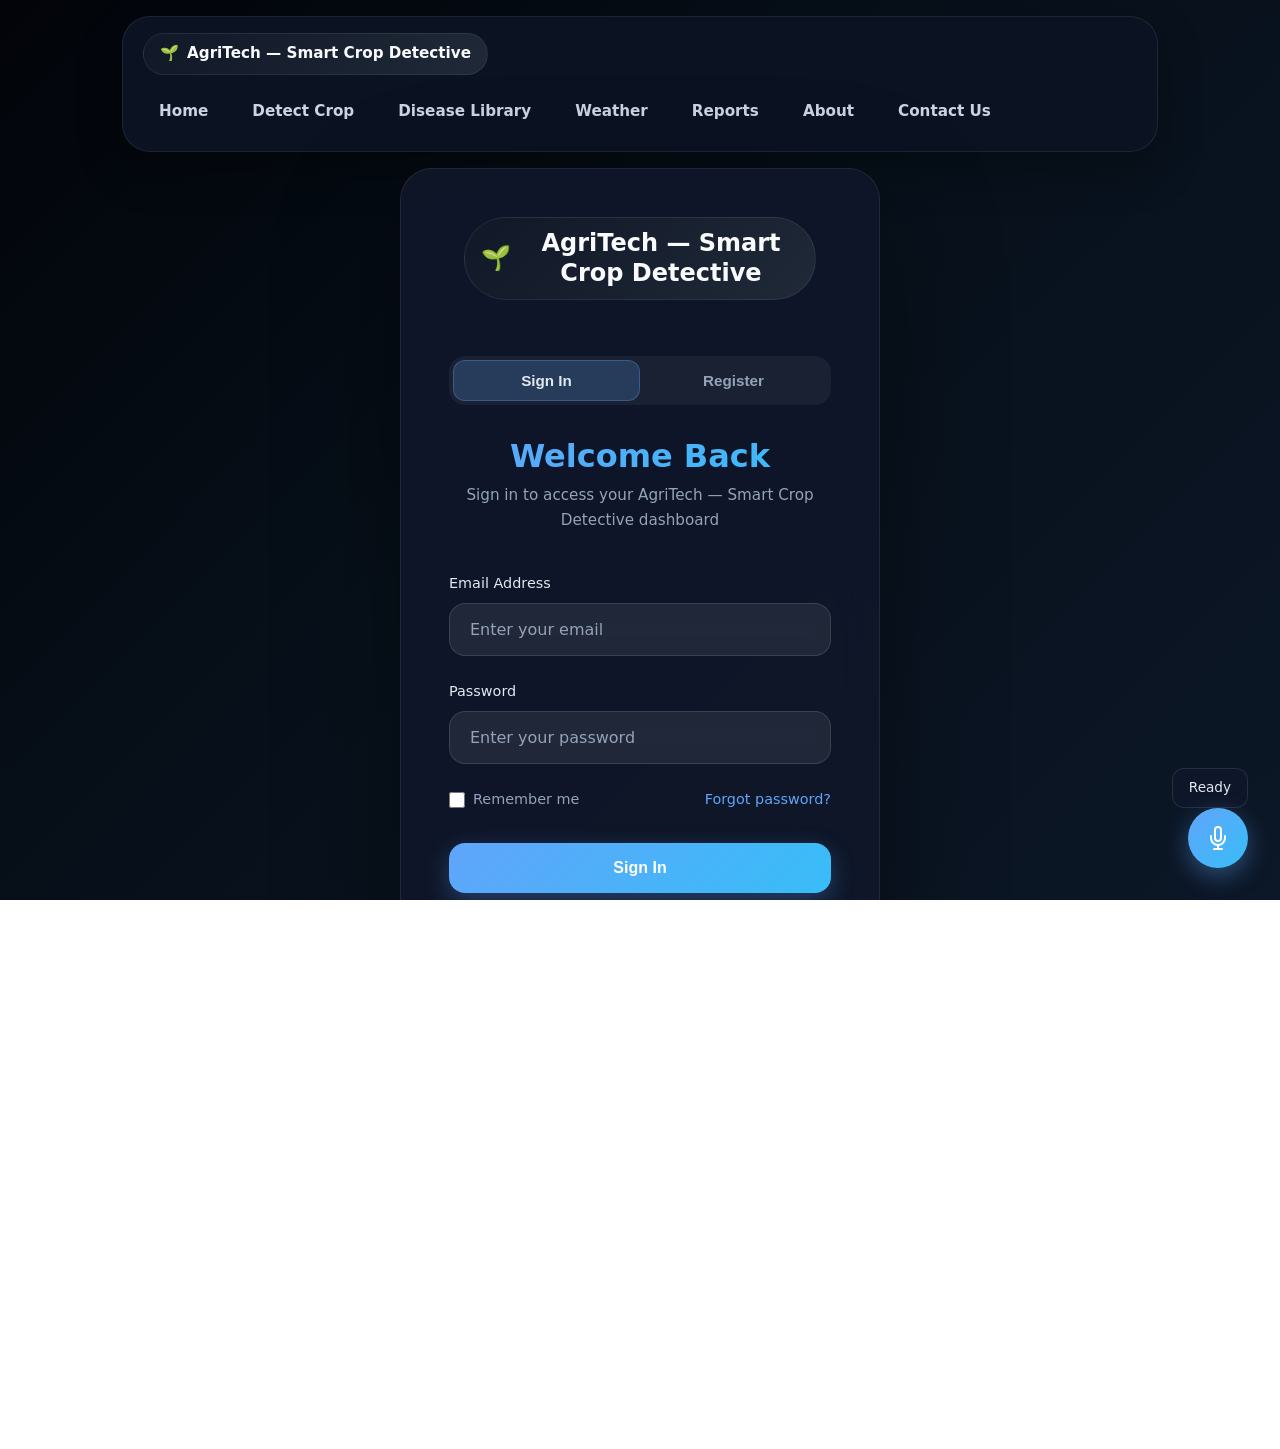
==== commit 7dddb861: "layout changes" ====
--- a/index.html
+++ b/index.html
@@ -52,12 +52,12 @@
     .container {
       min-height: 100vh;
       display: flex;
-      align-items: center;
-      justify-content: center;
-      padding: 2rem;
+      flex-direction: column;
+      padding: 1rem 2rem;
     }
 
     .login-card {
+      margin: auto;
       background: rgba(15, 23, 42, 0.95);
       border: 1px solid rgba(255, 255, 255, 0.08);
       border-radius: 32px;
--- a/base.css
+++ b/base.css
@@ -320,6 +320,10 @@
 }
 
 /* Utilities */
+#nav-root {
+  display: contents;
+}
+
 .hidden {
   display: none !important;
 }
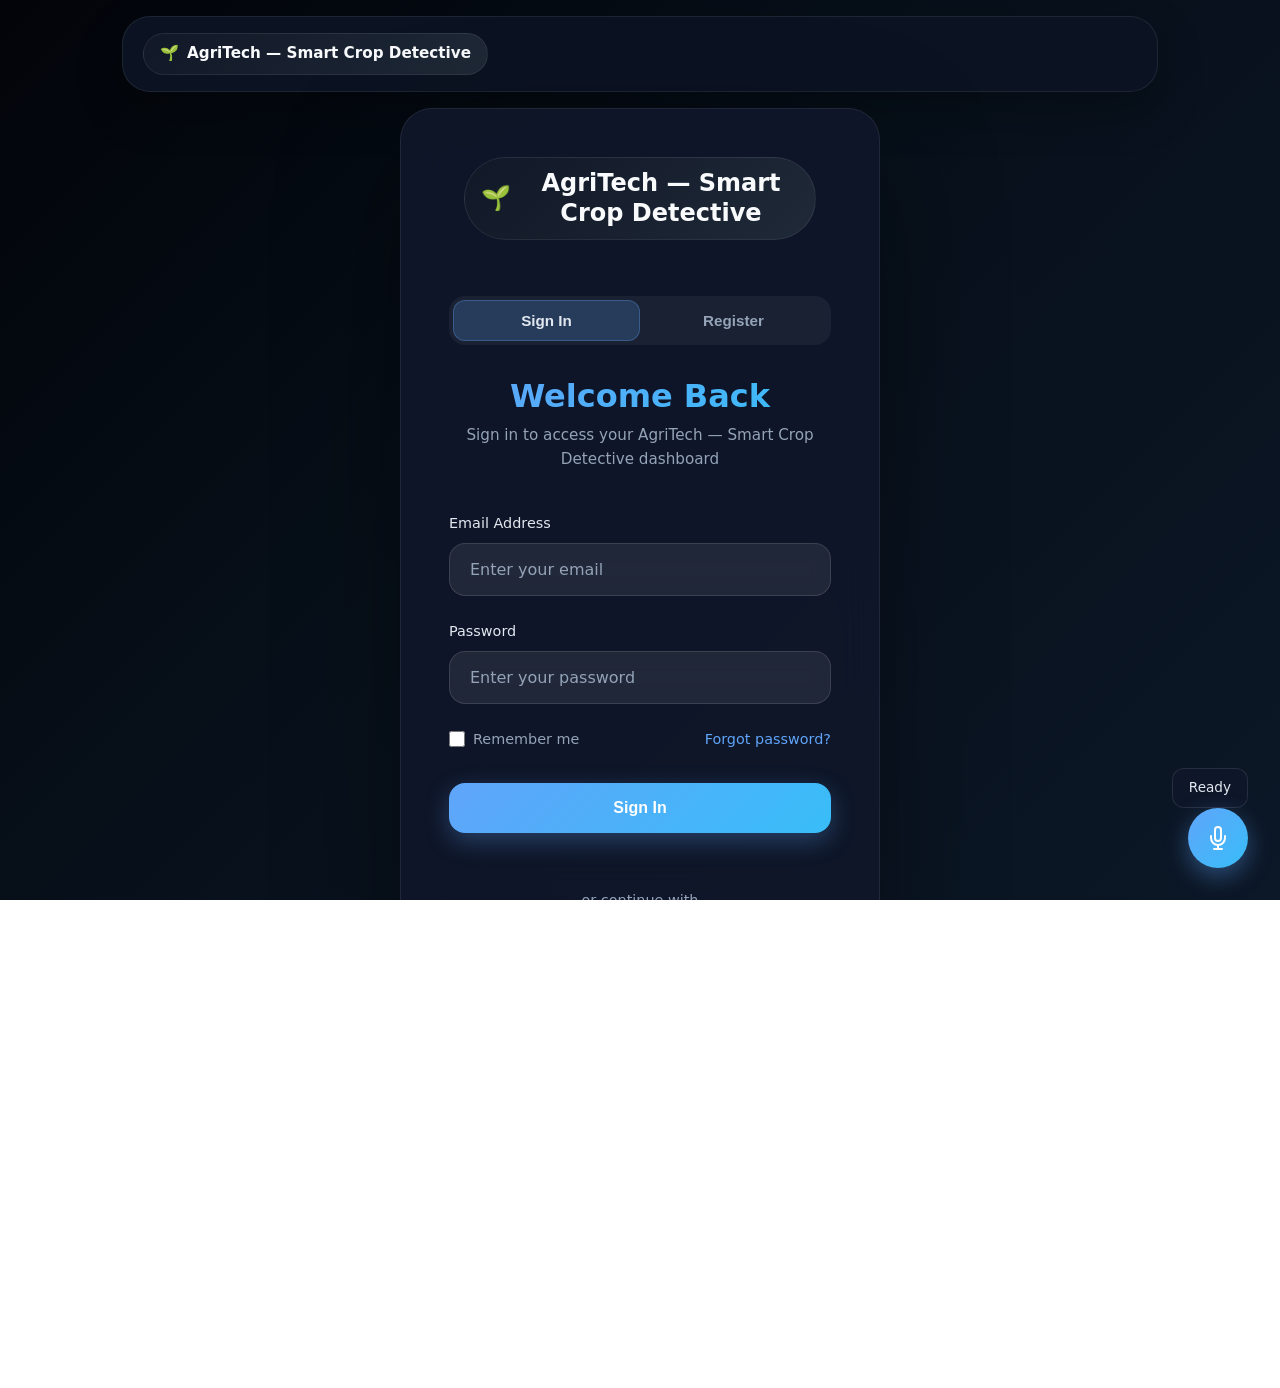
==== commit efa01289: "Fix auth bypass in nav and add auth guards" ====
--- a/index.html
+++ b/index.html
@@ -616,7 +616,7 @@
     </nav>
     <div class="login-card">
       <div class="login-header">
-        <a href="dashboard.html" class="brand">
+        <a href="index.html" class="brand">
           <span>🌱</span>
           <span>AgriTech — Smart Crop Detective</span>
         </a>
